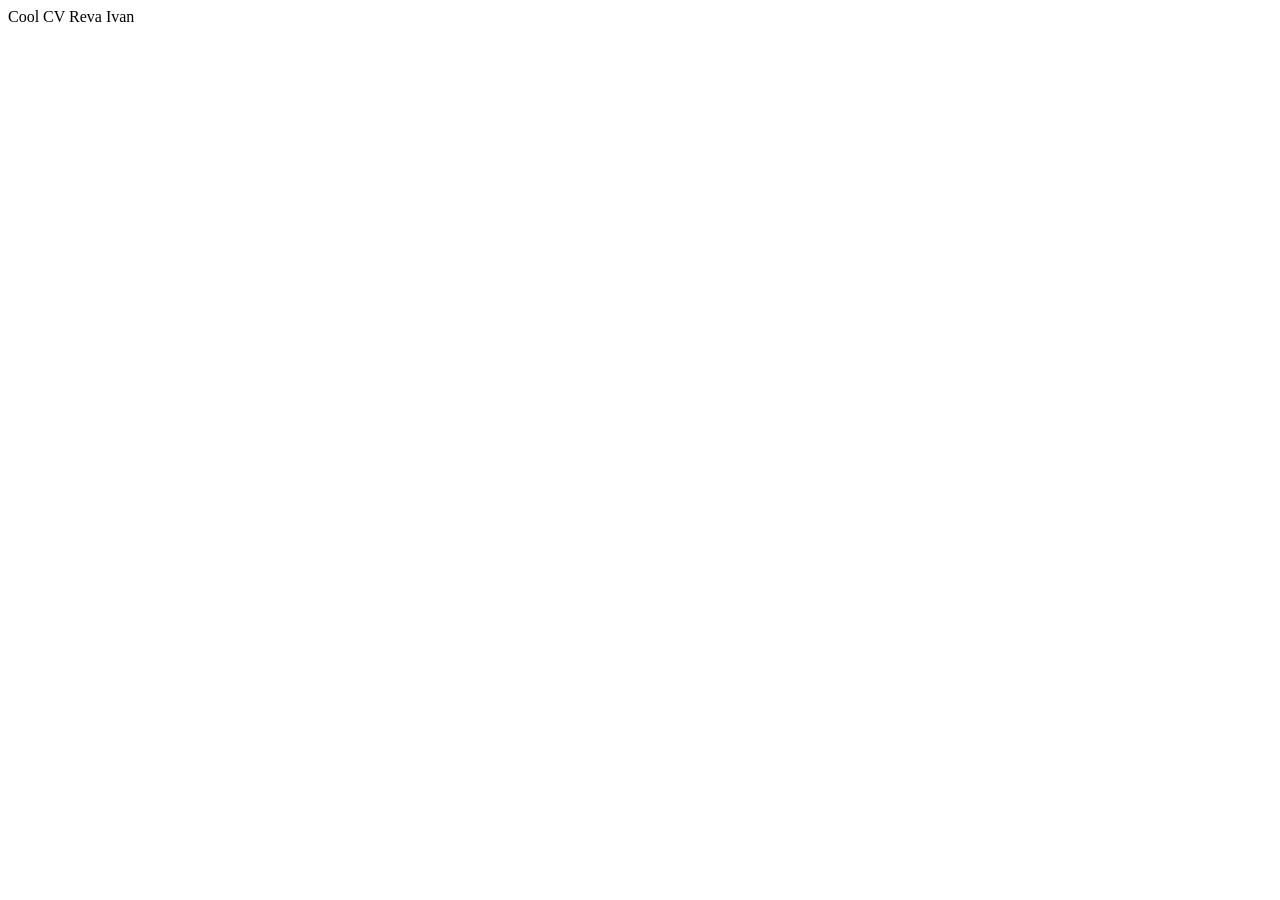
==== index.html @ b989bf4e "docs: add new file" ====
<!DOCTYPE html>
<html lang="en">
<head>
    <meta charset="UTF-8">
    <meta http-equiv="X-UA-Compatible" content="IE=edge">
    <meta name="viewport" content="width=device-width, initial-scale=1.0">
    <title>CV</title>
</head>
<body>
    Cool CV
    Reva Ivan
</body>
</html>
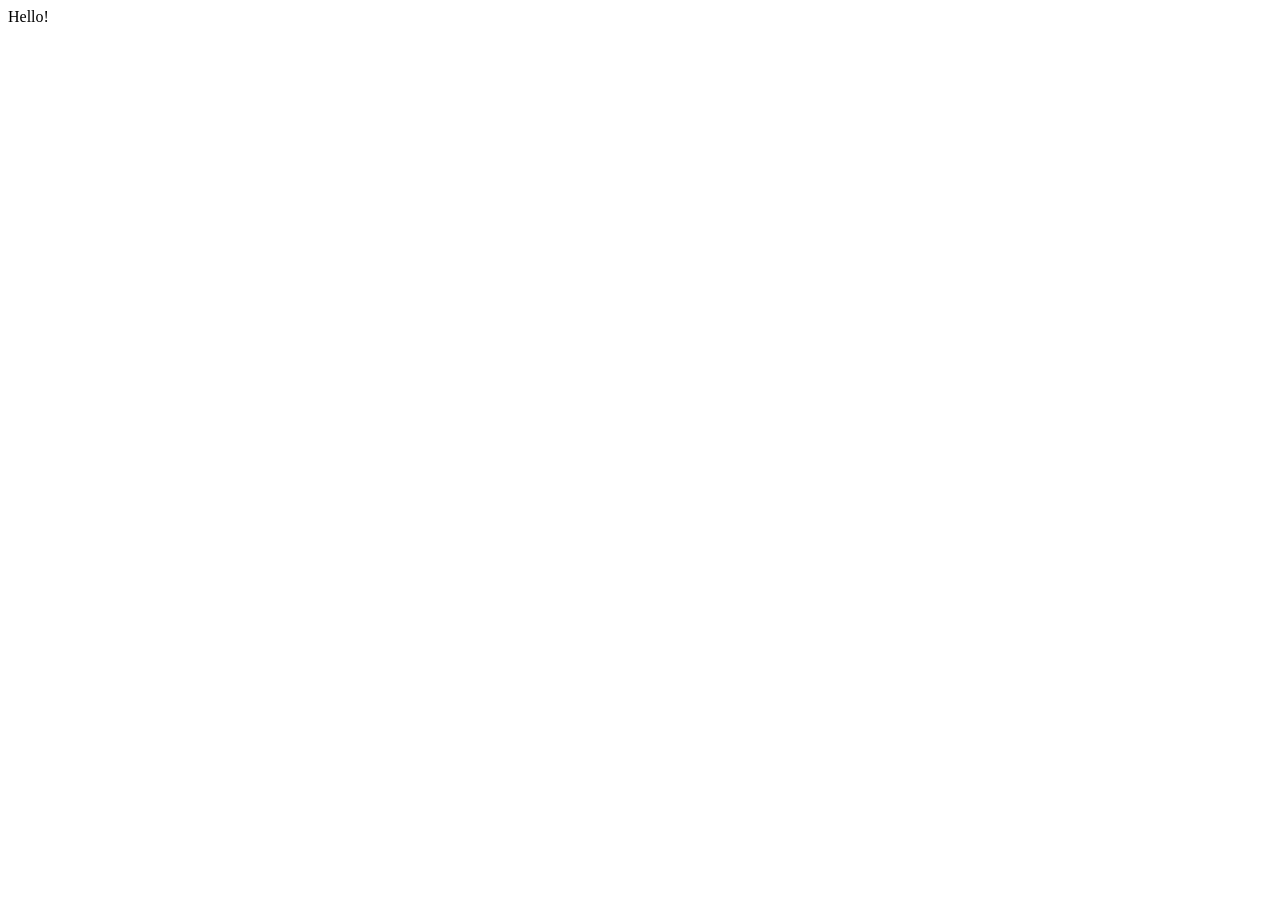
==== commit 47e27b07: "feat: add basic skeleton html" ====
--- a/index.html
+++ b/index.html
@@ -1,13 +1,11 @@
-<!DOCTYPE html>
-<html lang="en">
-<head>
-    <meta charset="UTF-8">
-    <meta http-equiv="X-UA-Compatible" content="IE=edge">
-    <meta name="viewport" content="width=device-width, initial-scale=1.0">
-    <title>CV</title>
-</head>
-<body>
-    Cool CV
-    Reva Ivan
-</body>
+<!DOCTYPE html>
+<html lang="en">
+<head>
+    <meta charset="UTF-8">
+    <meta name="viewport" content="width=device-width, initial-scale=1.0">
+    <title>Document</title>
+</head>
+<body>
+    Hello!
+</body>
 </html>
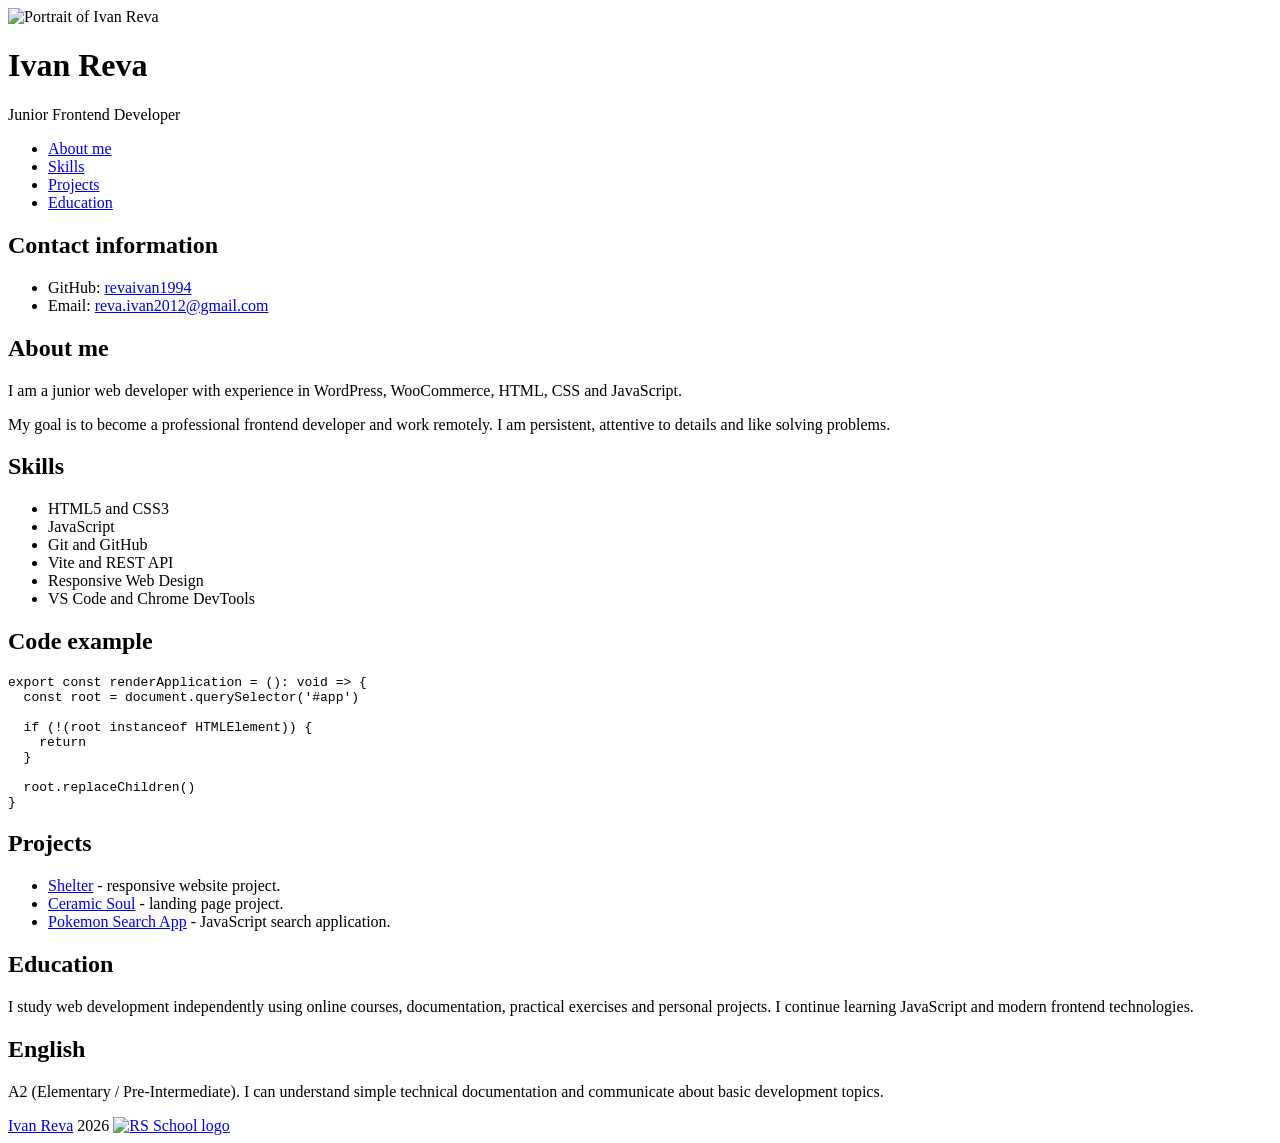
==== commit 24696170: "feat: add cv page structure" ====
--- a/index.html
+++ b/index.html
@@ -1,11 +1,98 @@
 <!DOCTYPE html>
 <html lang="en">
-<head>
+  <head>
     <meta charset="UTF-8">
     <meta name="viewport" content="width=device-width, initial-scale=1.0">
-    <title>Document</title>
-</head>
-<body>
-    Hello!
-</body>
-</html>+    <link rel="stylesheet" href="style.css">
+    <title>Ivan Reva - CV</title>
+  </head>
+  <body>
+    <header class="header">
+      <div class="container header-content">
+        <img class="avatar" src="https://github.com/revaivan1994.png" alt="Portrait of Ivan Reva">
+        <div>
+          <h1>Ivan Reva</h1>
+          <p class="profession">Junior Frontend Developer</p>
+        </div>
+      </div>
+      <nav class="nav container" aria-label="Main navigation">
+        <ul>
+          <li><a href="#about">About me</a></li>
+          <li><a href="#skills">Skills</a></li>
+          <li><a href="#projects">Projects</a></li>
+          <li><a href="#education">Education</a></li>
+        </ul>
+      </nav>
+    </header>
+
+    <main class="container main">
+      <section class="section" id="contacts">
+        <h2>Contact information</h2>
+        <ul class="contact-list">
+          <li>GitHub: <a href="https://github.com/revaivan1994" target="_blank" rel="noopener noreferrer">revaivan1994</a></li>
+          <li>Email: <a href="mailto:reva.ivan2012@gmail.com">reva.ivan2012@gmail.com</a></li>
+        </ul>
+      </section>
+
+      <section class="section" id="about">
+        <h2>About me</h2>
+        <p>I am a junior web developer with experience in WordPress, WooCommerce, HTML, CSS and JavaScript.</p>
+        <p>My goal is to become a professional frontend developer and work remotely. I am persistent, attentive to details and like solving problems.</p>
+      </section>
+
+      <section class="section" id="skills">
+        <h2>Skills</h2>
+        <ul class="skills-list">
+          <li>HTML5 and CSS3</li>
+          <li>JavaScript</li>
+          <li>Git and GitHub</li>
+          <li>Vite and REST API</li>
+          <li>Responsive Web Design</li>
+          <li>VS Code and Chrome DevTools</li>
+        </ul>
+      </section>
+
+      <section class="section" id="code">
+        <h2>Code example</h2>
+        <pre><code>export const renderApplication = (): void =&gt; {
+  const root = document.querySelector('#app')
+
+  if (!(root instanceof HTMLElement)) {
+    return
+  }
+
+  root.replaceChildren()
+}</code></pre>
+      </section>
+
+      <section class="section" id="projects">
+        <h2>Projects</h2>
+        <ul class="project-list">
+          <li><a href="https://github.com/revaivan1994/shelter" target="_blank" rel="noopener noreferrer">Shelter</a> - responsive website project.</li>
+          <li><a href="https://github.com/revaivan1994/ceramic-soul" target="_blank" rel="noopener noreferrer">Ceramic Soul</a> - landing page project.</li>
+          <li><a href="https://github.com/revaivan1994/pokemonSearchApp" target="_blank" rel="noopener noreferrer">Pokemon Search App</a> - JavaScript search application.</li>
+        </ul>
+      </section>
+
+      <section class="section" id="education">
+        <h2>Education</h2>
+        <p>I study web development independently using online courses, documentation, practical exercises and personal projects. I continue learning JavaScript and modern frontend technologies.</p>
+      </section>
+
+      <section class="section" id="english">
+        <h2>English</h2>
+        <p>A2 (Elementary / Pre-Intermediate). I can understand simple technical documentation and communicate about basic development topics.</p>
+      </section>
+    </main>
+
+    <footer class="footer">
+      <div class="container footer-content">
+        <a href="https://github.com/revaivan1994" target="_blank" rel="noopener noreferrer">Ivan Reva</a>
+        <span>2026</span>
+        <a href="https://rs.school/courses/javascript-preschool-ru" target="_blank" rel="noopener noreferrer">
+          <img class="rss-logo" src="../rs-school-logo.svg" alt="RS School logo">
+        </a>
+      </div>
+    </footer>
+  </body>
+</html>
--- a/style.css
+++ b/style.css
@@ -0,0 +1,3 @@
+*body {
+    margin: 0 auto;
+}
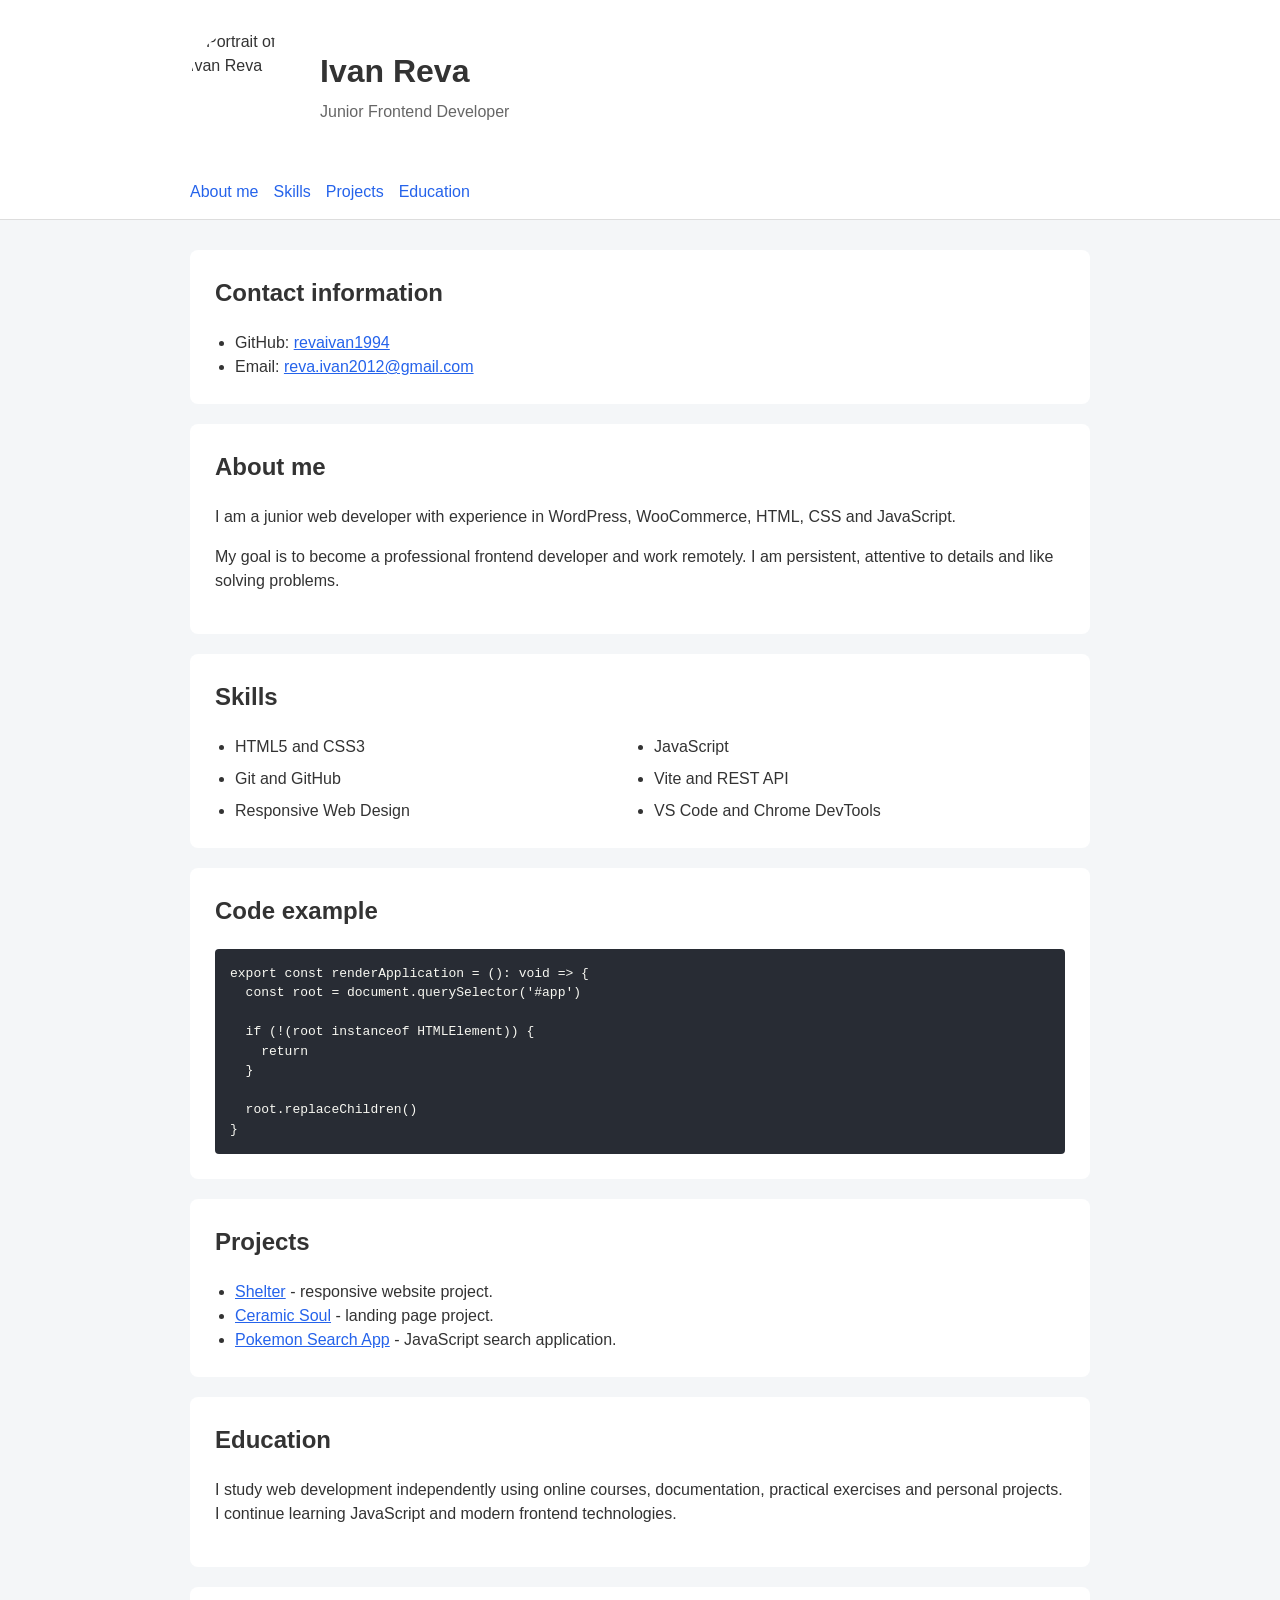
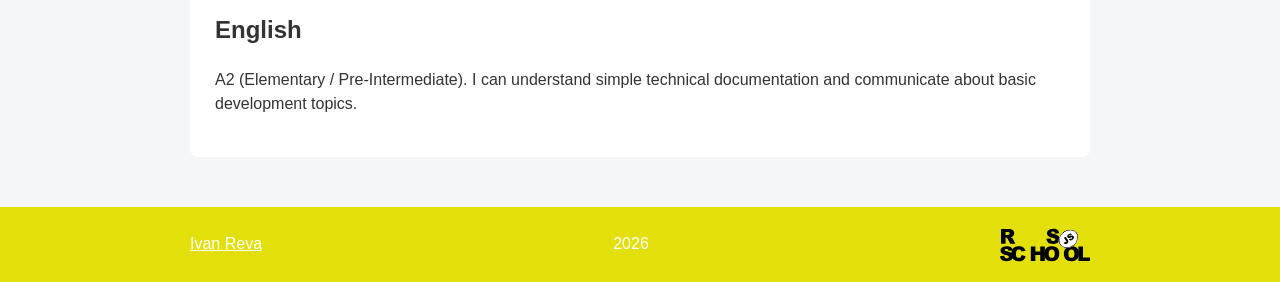
==== commit 5e6668cf: "feat: add svg logo rs" ====
--- a/index.html
+++ b/index.html
@@ -90,7 +90,7 @@
         <a href="https://github.com/revaivan1994" target="_blank" rel="noopener noreferrer">Ivan Reva</a>
         <span>2026</span>
         <a href="https://rs.school/courses/javascript-preschool-ru" target="_blank" rel="noopener noreferrer">
-          <img class="rss-logo" src="../rs-school-logo.svg" alt="RS School logo">
+          <img class="rss-logo" src="rs-school-logo.svg" alt="RS School logo">
         </a>
       </div>
     </footer>
--- a/style.css
+++ b/style.css
@@ -1,3 +1,149 @@
-*body {
-    margin: 0 auto;
-}+* {
+  box-sizing: border-box;
+}
+
+html {
+  scroll-behavior: smooth;
+}
+
+body {
+  margin: 0;
+  font-family: Arial, sans-serif;
+  line-height: 1.5;
+  color: #333333;
+  background-color: #f4f6f8;
+}
+
+a {
+  color: #2563eb;
+}
+
+a:hover {
+  color: #1d4ed8;
+}
+
+.container {
+  width: 90%;
+  max-width: 900px;
+  margin: 0 auto;
+}
+
+.header {
+  padding-top: 30px;
+  background-color: #ffffff;
+  border-bottom: 1px solid #dddddd;
+}
+
+.header-content {
+  display: flex;
+  align-items: center;
+  gap: 20px;
+}
+
+.avatar {
+  width: 110px;
+  height: 110px;
+  border-radius: 50%;
+  object-fit: cover;
+}
+
+h1,
+h2 {
+  margin-top: 0;
+}
+
+h1 {
+  margin-bottom: 5px;
+}
+
+.profession {
+  margin: 0;
+  color: #666666;
+}
+
+.nav ul {
+  display: flex;
+  flex-wrap: wrap;
+  gap: 15px;
+  margin: 25px 0 0;
+  padding: 15px 0;
+  list-style: none;
+}
+
+.nav a {
+  text-decoration: none;
+}
+
+.main {
+  padding: 30px 0;
+}
+
+.section {
+  margin-bottom: 20px;
+  padding: 25px;
+  background-color: #ffffff;
+  border-radius: 8px;
+}
+
+.section p + p {
+  margin-top: 12px;
+}
+
+.contact-list,
+.skills-list,
+.project-list {
+  margin: 0;
+  padding-left: 20px;
+}
+
+.skills-list {
+  display: grid;
+  grid-template-columns: repeat(2, minmax(0, 1fr));
+  gap: 8px;
+}
+
+pre {
+  margin: 0;
+  padding: 15px;
+  overflow-x: auto;
+  color: #f8f8f2;
+  background-color: #282c34;
+  border-radius: 4px;
+}
+
+.footer {
+  padding: 20px 0;
+  color: #ffffff;
+  background-color: #e3df0a;
+}
+
+.footer-content {
+  display: flex;
+  align-items: center;
+  justify-content: space-between;
+  gap: 20px;
+}
+
+.footer a {
+  color: #ffffff;
+}
+
+.rss-logo {
+  display: block;
+  width: 90px;
+  height: 35px;
+}
+
+@media (max-width: 600px) {
+  .header-content {
+    align-items: flex-start;
+  }
+
+  .skills-list {
+    grid-template-columns: 1fr;
+  }
+
+  .footer-content {
+    flex-wrap: wrap;
+  }
+}
